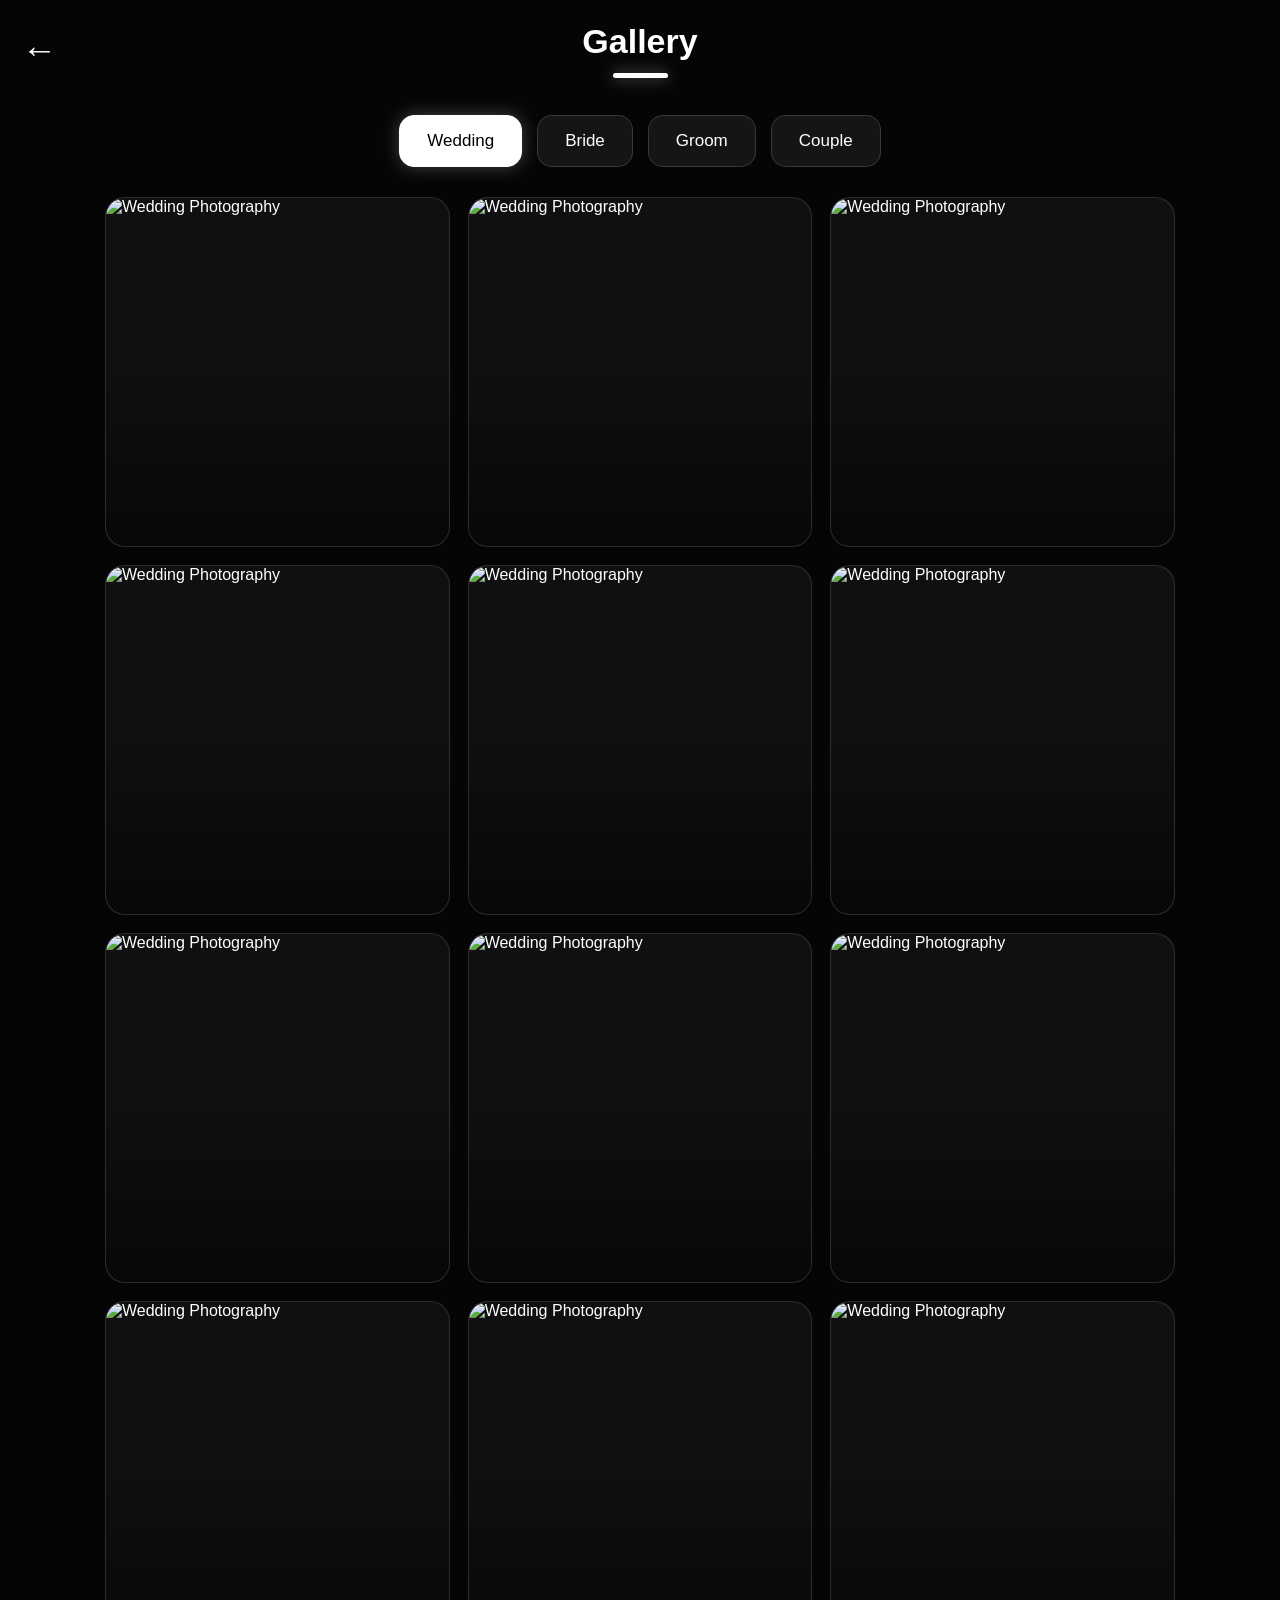
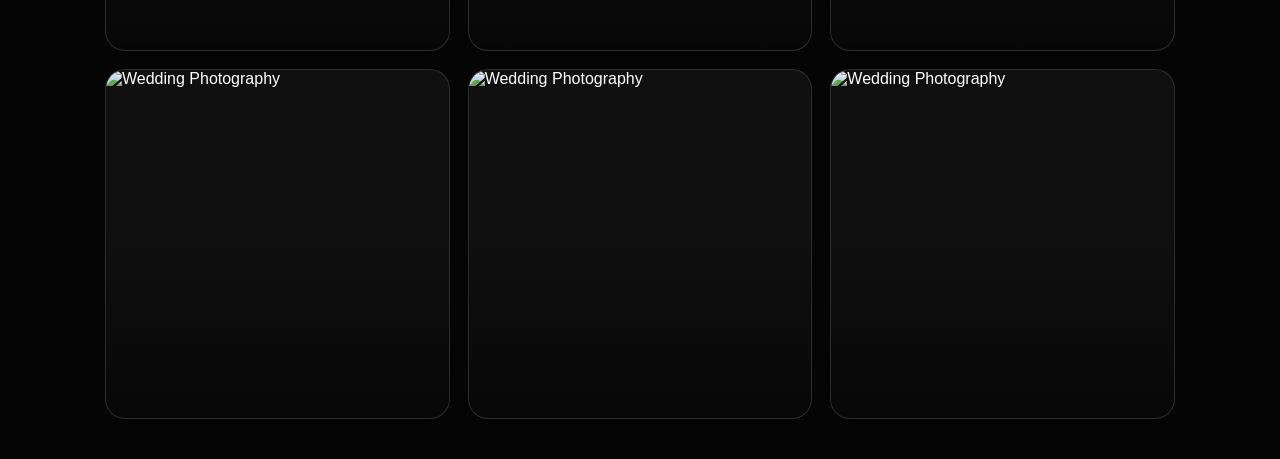
==== view.html @ 452fc878 "Add files via upload" ====
<!DOCTYPE html>
<html lang="en">
<head>

<meta charset="UTF-8">
<meta name="viewport" content="width=device-width, initial-scale=1.0">

<title>Gallery | S V CLICKS</title>

<style>

*{
    margin:0;
    padding:0;
    box-sizing:border-box;
    font-family:Arial, sans-serif;
}

body{
    background:#050505;
    color:white;
    min-height:100vh;
}


/* =========================
   HEADER
========================= */

.header{
    height:100px;
    display:flex;
    align-items:center;
    justify-content:center;
    position:relative;
}

.back{
    position:absolute;
    left:22px;
    top:30px;
    font-size:35px;
    color:white;
    text-decoration:none;
    transition:.3s;
}

.back:hover{
    color:#aaa;
    transform:translateX(-5px);
}

.title{
    text-align:center;
    font-size:34px;
    font-weight:bold;
    color:white;
}

.underline{
    width:55px;
    height:5px;
    background:white;
    border-radius:10px;
    margin:12px auto 0;
    box-shadow:0 0 15px rgba(255,255,255,.45);
}


/* =========================
   CATEGORIES
========================= */

.categories{
    display:flex;
    gap:15px;
    overflow-x:auto;
    padding:15px 20px 25px;
    scrollbar-width:none;
}

.categories::-webkit-scrollbar{
    display:none;
}

.filter{
    border:none;
    outline:none;
    background:#151515;
    color:white;
    padding:15px 27px;
    border-radius:15px;
    font-size:17px;
    white-space:nowrap;
    cursor:pointer;
    transition:.3s;
    border:1px solid rgba(255,255,255,.15);
}

.filter:hover{
    border-color:white;
    background:#222;
    transform:translateY(-3px);
}

.filter.active{
    background:white;
    color:black;
    border-color:white;
    box-shadow:0 0 18px rgba(255,255,255,.25);
}


/* =========================
   GALLERY
========================= */

.gallery{
    display:grid;
    grid-template-columns:repeat(2,1fr);
    gap:12px;
    padding:5px 15px 40px;
}


/* PHOTO CARD */

.photo{
    position:relative;
    height:280px;
    overflow:hidden;
    border-radius:20px;
    background:#101010;
    border:1px solid rgba(255,255,255,.12);
    cursor:pointer;
    transition:.4s;
}

.photo:hover{
    transform:translateY(-7px);
    border-color:white;
    box-shadow:0 10px 30px rgba(255,255,255,.12);
}


/* IMAGE */

.photo img{
    width:100%;
    height:100%;
    object-fit:cover;
    display:block;
    transition:.6s;
}

.photo:hover img{
    transform:scale(1.08);
    filter:brightness(1.08);
}


/* DARK GRADIENT */

.photo::after{
    content:"";
    position:absolute;
    inset:0;
    background:
        linear-gradient(
            to top,
            rgba(0,0,0,.55),
            transparent 55%
        );
    pointer-events:none;
}


/* =========================
   LIGHTBOX
========================= */

.lightbox{
    position:fixed;
    inset:0;
    background:rgba(0,0,0,.95);
    display:none;
    align-items:center;
    justify-content:center;
    z-index:1000;
    padding:20px;
}

.lightbox.show{
    display:flex;
}


/* BIG IMAGE */

.lightbox img{
    max-width:95%;
    max-height:85vh;
    border-radius:15px;
    border:1px solid rgba(255,255,255,.3);
    box-shadow:0 0 35px rgba(255,255,255,.15);
}


/* CLOSE */

.close{
    position:absolute;
    right:25px;
    top:18px;
    font-size:40px;
    color:white;
    cursor:pointer;
    transition:.3s;
    z-index:1001;
}

.close:hover{
    transform:rotate(90deg);
    color:#aaa;
}


/* =========================
   DESKTOP
========================= */

@media(min-width:768px){

    .gallery{
        grid-template-columns:repeat(3,1fr);
        max-width:1100px;
        margin:auto;
        gap:18px;
    }

    .photo{
        height:350px;
    }

    .categories{
        justify-content:center;
        overflow:visible;
    }

}


/* =========================
   SMALL PHONES
========================= */

@media(max-width:400px){

    .title{
        font-size:29px;
    }

    .filter{
        padding:13px 21px;
        font-size:15px;
    }

    .photo{
        height:220px;
        border-radius:15px;
    }

    .gallery{
        gap:9px;
        padding:5px 10px 30px;
    }

}

</style>

</head>


<body>


<!-- =========================
     HEADER
========================= -->

<header class="header">

    <a href="index.html" class="back">
        ←
    </a>

    <div>

        <div class="title">
            Gallery
        </div>

        <div class="underline"></div>

    </div>

</header>



<!-- =========================
     CATEGORIES
     ALL OPTION REMOVED
========================= -->

<div class="categories">

    <button
        class="filter active"
        data-filter="wedding">

        Wedding

    </button>


    <button
        class="filter"
        data-filter="bride">

        Bride

    </button>


    <button
        class="filter"
        data-filter="groom">

        Groom

    </button>


    <button
        class="filter"
        data-filter="couple">

        Couple

    </button>

</div>



<!-- =========================
     GALLERY
========================= -->

<div class="gallery">


    <!-- =========================
         WEDDING - 15 IMAGES
    ========================= -->

    <div class="photo" data-category="wedding">
        <img src="w/01.jpg" alt="Wedding Photography" loading="lazy">
    </div>

    <div class="photo" data-category="wedding">
        <img src="w/02.jpg" alt="Wedding Photography" loading="lazy">
    </div>

    <div class="photo" data-category="wedding">
        <img src="w/03.jpg" alt="Wedding Photography" loading="lazy">
    </div>

    <div class="photo" data-category="wedding">
        <img src="w/04.jpg" alt="Wedding Photography" loading="lazy">
    </div>

    <div class="photo" data-category="wedding">
        <img src="w/05.jpg" alt="Wedding Photography" loading="lazy">
    </div>

    <div class="photo" data-category="wedding">
        <img src="w/06.jpg" alt="Wedding Photography" loading="lazy">
    </div>

    <div class="photo" data-category="wedding">
        <img src="w/07.jpg" alt="Wedding Photography" loading="lazy">
    </div>

    <div class="photo" data-category="wedding">
        <img src="w/08.jpg" alt="Wedding Photography" loading="lazy">
    </div>

    <div class="photo" data-category="wedding">
        <img src="w/09.jpg" alt="Wedding Photography" loading="lazy">
    </div>

    <div class="photo" data-category="wedding">
        <img src="w/10.jpg" alt="Wedding Photography" loading="lazy">
    </div>

    <div class="photo" data-category="wedding">
        <img src="w/11.jpg" alt="Wedding Photography" loading="lazy">
    </div>

    <div class="photo" data-category="wedding">
        <img src="w/12.jpg" alt="Wedding Photography" loading="lazy">
    </div>

    <div class="photo" data-category="wedding">
        <img src="w/13.jpg" alt="Wedding Photography" loading="lazy">
    </div>

    <div class="photo" data-category="wedding">
        <img src="w/14.jpg" alt="Wedding Photography" loading="lazy">
    </div>

    <div class="photo" data-category="wedding">
        <img src="w/15.jpg" alt="Wedding Photography" loading="lazy">
    </div>



    <!-- =========================
         BRIDE - 31 IMAGES
    ========================= -->

    <div class="photo" data-category="bride">
        <img src="b/01.jpg" alt="Bride Photography" loading="lazy">
    </div>

    <div class="photo" data-category="bride">
        <img src="b/02.jpg" alt="Bride Photography" loading="lazy">
    </div>

    <div class="photo" data-category="bride">
        <img src="b/03.jpg" alt="Bride Photography" loading="lazy">
    </div>

    <div class="photo" data-category="bride">
        <img src="b/04.jpg" alt="Bride Photography" loading="lazy">
    </div>

    <div class="photo" data-category="bride">
        <img src="b/05.jpg" alt="Bride Photography" loading="lazy">
    </div>

    <div class="photo" data-category="bride">
        <img src="b/06.jpg" alt="Bride Photography" loading="lazy">
    </div>

    <div class="photo" data-category="bride">
        <img src="b/07.jpg" alt="Bride Photography" loading="lazy">
    </div>

    <div class="photo" data-category="bride">
        <img src="b/08.jpg" alt="Bride Photography" loading="lazy">
    </div>

    <div class="photo" data-category="bride">
        <img src="b/09.jpg" alt="Bride Photography" loading="lazy">
    </div>

    <div class="photo" data-category="bride">
        <img src="b/10.jpg" alt="Bride Photography" loading="lazy">
    </div>

    <div class="photo" data-category="bride">
        <img src="b/11.jpg" alt="Bride Photography" loading="lazy">
    </div>

    <div class="photo" data-category="bride">
        <img src="b/12.jpg" alt="Bride Photography" loading="lazy">
    </div>

    <div class="photo" data-category="bride">
        <img src="b/13.jpg" alt="Bride Photography" loading="lazy">
    </div>

    <div class="photo" data-category="bride">
        <img src="b/14.jpg" alt="Bride Photography" loading="lazy">
    </div>

    <div class="photo" data-category="bride">
        <img src="b/15.jpg" alt="Bride Photography" loading="lazy">
    </div>

    <div class="photo" data-category="bride">
        <img src="b/16.jpg" alt="Bride Photography" loading="lazy">
    </div>

    <div class="photo" data-category="bride">
        <img src="b/17.jpg" alt="Bride Photography" loading="lazy">
    </div>

    <div class="photo" data-category="bride">
        <img src="b/18.jpg" alt="Bride Photography" loading="lazy">
    </div>

    <div class="photo" data-category="bride">
        <img src="b/19.jpg" alt="Bride Photography" loading="lazy">
    </div>

    <div class="photo" data-category="bride">
        <img src="b/20.jpg" alt="Bride Photography" loading="lazy">
    </div>

    <div class="photo" data-category="bride">
        <img src="b/21.jpg" alt="Bride Photography" loading="lazy">
    </div>

    <div class="photo" data-category="bride">
        <img src="b/22.jpg" alt="Bride Photography" loading="lazy">
    </div>

    <div class="photo" data-category="bride">
        <img src="b/23.jpg" alt="Bride Photography" loading="lazy">
    </div>

    <div class="photo" data-category="bride">
        <img src="b/24.jpg" alt="Bride Photography" loading="lazy">
    </div>

    <div class="photo" data-category="bride">
        <img src="b/25.jpg" alt="Bride Photography" loading="lazy">
    </div>

    <div class="photo" data-category="bride">
        <img src="b/26.jpg" alt="Bride Photography" loading="lazy">
    </div>

    <div class="photo" data-category="bride">
        <img src="b/27.jpg" alt="Bride Photography" loading="lazy">
    </div>

    <div class="photo" data-category="bride">
        <img src="b/28.jpg" alt="Bride Photography" loading="lazy">
    </div>

    <div class="photo" data-category="bride">
        <img src="b/29.jpg" alt="Bride Photography" loading="lazy">
    </div>

    <div class="photo" data-category="bride">
        <img src="b/30.jpg" alt="Bride Photography" loading="lazy">
    </div>

    <div class="photo" data-category="bride">
        <img src="b/31.jpg" alt="Bride Photography" loading="lazy">
    </div>



    <!-- =========================
         GROOM - 12 IMAGES
    ========================= -->

    <div class="photo" data-category="groom">
        <img src="g/01.jpg" alt="Groom Photography" loading="lazy">
    </div>

    <div class="photo" data-category="groom">
        <img src="g/02.jpg" alt="Groom Photography" loading="lazy">
    </div>

    <div class="photo" data-category="groom">
        <img src="g/03.jpg" alt="Groom Photography" loading="lazy">
    </div>

    <div class="photo" data-category="groom">
        <img src="g/04.jpg" alt="Groom Photography" loading="lazy">
    </div>

    <div class="photo" data-category="groom">
        <img src="g/05.jpg" alt="Groom Photography" loading="lazy">
    </div>

    <div class="photo" data-category="groom">
        <img src="g/06.jpg" alt="Groom Photography" loading="lazy">
    </div>

    <div class="photo" data-category="groom">
        <img src="g/07.jpg" alt="Groom Photography" loading="lazy">
    </div>

    <div class="photo" data-category="groom">
        <img src="g/08.jpg" alt="Groom Photography" loading="lazy">
    </div>

    <div class="photo" data-category="groom">
        <img src="g/09.jpg" alt="Groom Photography" loading="lazy">
    </div>

    <div class="photo" data-category="groom">
        <img src="g/10.jpg" alt="Groom Photography" loading="lazy">
    </div>

    <div class="photo" data-category="groom">
        <img src="g/11.jpg" alt="Groom Photography" loading="lazy">
    </div>

    <div class="photo" data-category="groom">
        <img src="g/12.jpg" alt="Groom Photography" loading="lazy">
    </div>



    <!-- =========================
         COUPLE - 23 IMAGES
    ========================= -->

    <div class="photo" data-category="couple">
        <img src="c/01.jpg" alt="Couple Photography" loading="lazy">
    </div>

    <div class="photo" data-category="couple">
        <img src="c/02.jpg" alt="Couple Photography" loading="lazy">
    </div>

    <div class="photo" data-category="couple">
        <img src="c/03.jpg" alt="Couple Photography" loading="lazy">
    </div>

    <div class="photo" data-category="couple">
        <img src="c/04.jpg" alt="Couple Photography" loading="lazy">
    </div>

    <div class="photo" data-category="couple">
        <img src="c/05.jpg" alt="Couple Photography" loading="lazy">
    </div>

    <div class="photo" data-category="couple">
        <img src="c/06.jpg" alt="Couple Photography" loading="lazy">
    </div>

    <div class="photo" data-category="couple">
        <img src="c/07.jpg" alt="Couple Photography" loading="lazy">
    </div>

    <div class="photo" data-category="couple">
        <img src="c/08.jpg" alt="Couple Photography" loading="lazy">
    </div>

    <div class="photo" data-category="couple">
        <img src="c/09.jpg" alt="Couple Photography" loading="lazy">
    </div>

    <div class="photo" data-category="couple">
        <img src="c/10.jpg" alt="Couple Photography" loading="lazy">
    </div>

    <div class="photo" data-category="couple">
        <img src="c/11.jpg" alt="Couple Photography" loading="lazy">
    </div>

    <div class="photo" data-category="couple">
        <img src="c/12.jpg" alt="Couple Photography" loading="lazy">
    </div>

    <div class="photo" data-category="couple">
        <img src="c/13.jpg" alt="Couple Photography" loading="lazy">
    </div>

    <div class="photo" data-category="couple">
        <img src="c/14.jpg" alt="Couple Photography" loading="lazy">
    </div>

    <div class="photo" data-category="couple">
        <img src="c/15.jpg" alt="Couple Photography" loading="lazy">
    </div>

    <div class="photo" data-category="couple">
        <img src="c/16.jpg" alt="Couple Photography" loading="lazy">
    </div>

    <div class="photo" data-category="couple">
        <img src="c/17.jpg" alt="Couple Photography" loading="lazy">
    </div>

    <div class="photo" data-category="couple">
        <img src="c/18.jpg" alt="Couple Photography" loading="lazy">
    </div>

    <div class="photo" data-category="couple">
        <img src="c/19.jpg" alt="Couple Photography" loading="lazy">
    </div>

    <div class="photo" data-category="couple">
        <img src="c/20.jpg" alt="Couple Photography" loading="lazy">
    </div>

    <div class="photo" data-category="couple">
        <img src="c/21.jpg" alt="Couple Photography" loading="lazy">
    </div>

    <div class="photo" data-category="couple">
        <img src="c/22.jpg" alt="Couple Photography" loading="lazy">
    </div>

    <div class="photo" data-category="couple">
        <img src="c/23.jpg" alt="Couple Photography" loading="lazy">
    </div>

</div>



<!-- =========================
     LIGHTBOX
========================= -->

<div class="lightbox" id="lightbox">

    <span class="close" id="close">
        ×
    </span>

    <img
        id="lightboxImg"
        src=""
        alt="Gallery Image">

</div>



<script>

/* =========================
   FILTER
========================= */

const filters = document.querySelectorAll(".filter");
const photos = document.querySelectorAll(".photo");


/*
   PAGE LOAD PAR WEDDING
   J BATAVVU
*/

function showCategory(category){

    photos.forEach(photo => {

        if(photo.dataset.category === category){

            photo.style.display = "block";

        }else{

            photo.style.display = "none";

        }

    });

}


/*
   DEFAULT CATEGORY
   WEDDING
*/

showCategory("wedding");


/*
   FILTER BUTTON CLICK
*/

filters.forEach(button => {

    button.addEventListener("click", () => {

        filters.forEach(btn => {
            btn.classList.remove("active");
        });

        button.classList.add("active");

        const filter = button.dataset.filter;

        showCategory(filter);

    });

});



/* =========================
   LIGHTBOX
========================= */

const lightbox =
document.getElementById("lightbox");

const lightboxImg =
document.getElementById("lightboxImg");

const close =
document.getElementById("close");


/*
   OPEN LIGHTBOX
*/

photos.forEach(photo => {

    photo.addEventListener("click", () => {

        const img =
        photo.querySelector("img");

        lightboxImg.src = img.src;

        lightbox.classList.add("show");

        document.body.style.overflow = "hidden";

    });

});


/*
   CLOSE BUTTON
*/

close.addEventListener("click", () => {

    lightbox.classList.remove("show");

    lightboxImg.src = "";

    document.body.style.overflow = "";

});


/*
   CLICK OUTSIDE
*/

lightbox.addEventListener("click", (e) => {

    if(e.target === lightbox){

        lightbox.classList.remove("show");

        lightboxImg.src = "";

        document.body.style.overflow = "";

    }

});


/*
   ESC KEY
*/

document.addEventListener("keydown", (e) => {

    if(e.key === "Escape"){

        lightbox.classList.remove("show");

        lightboxImg.src = "";

        document.body.style.overflow = "";

    }

});

</script>


</body>
</html>
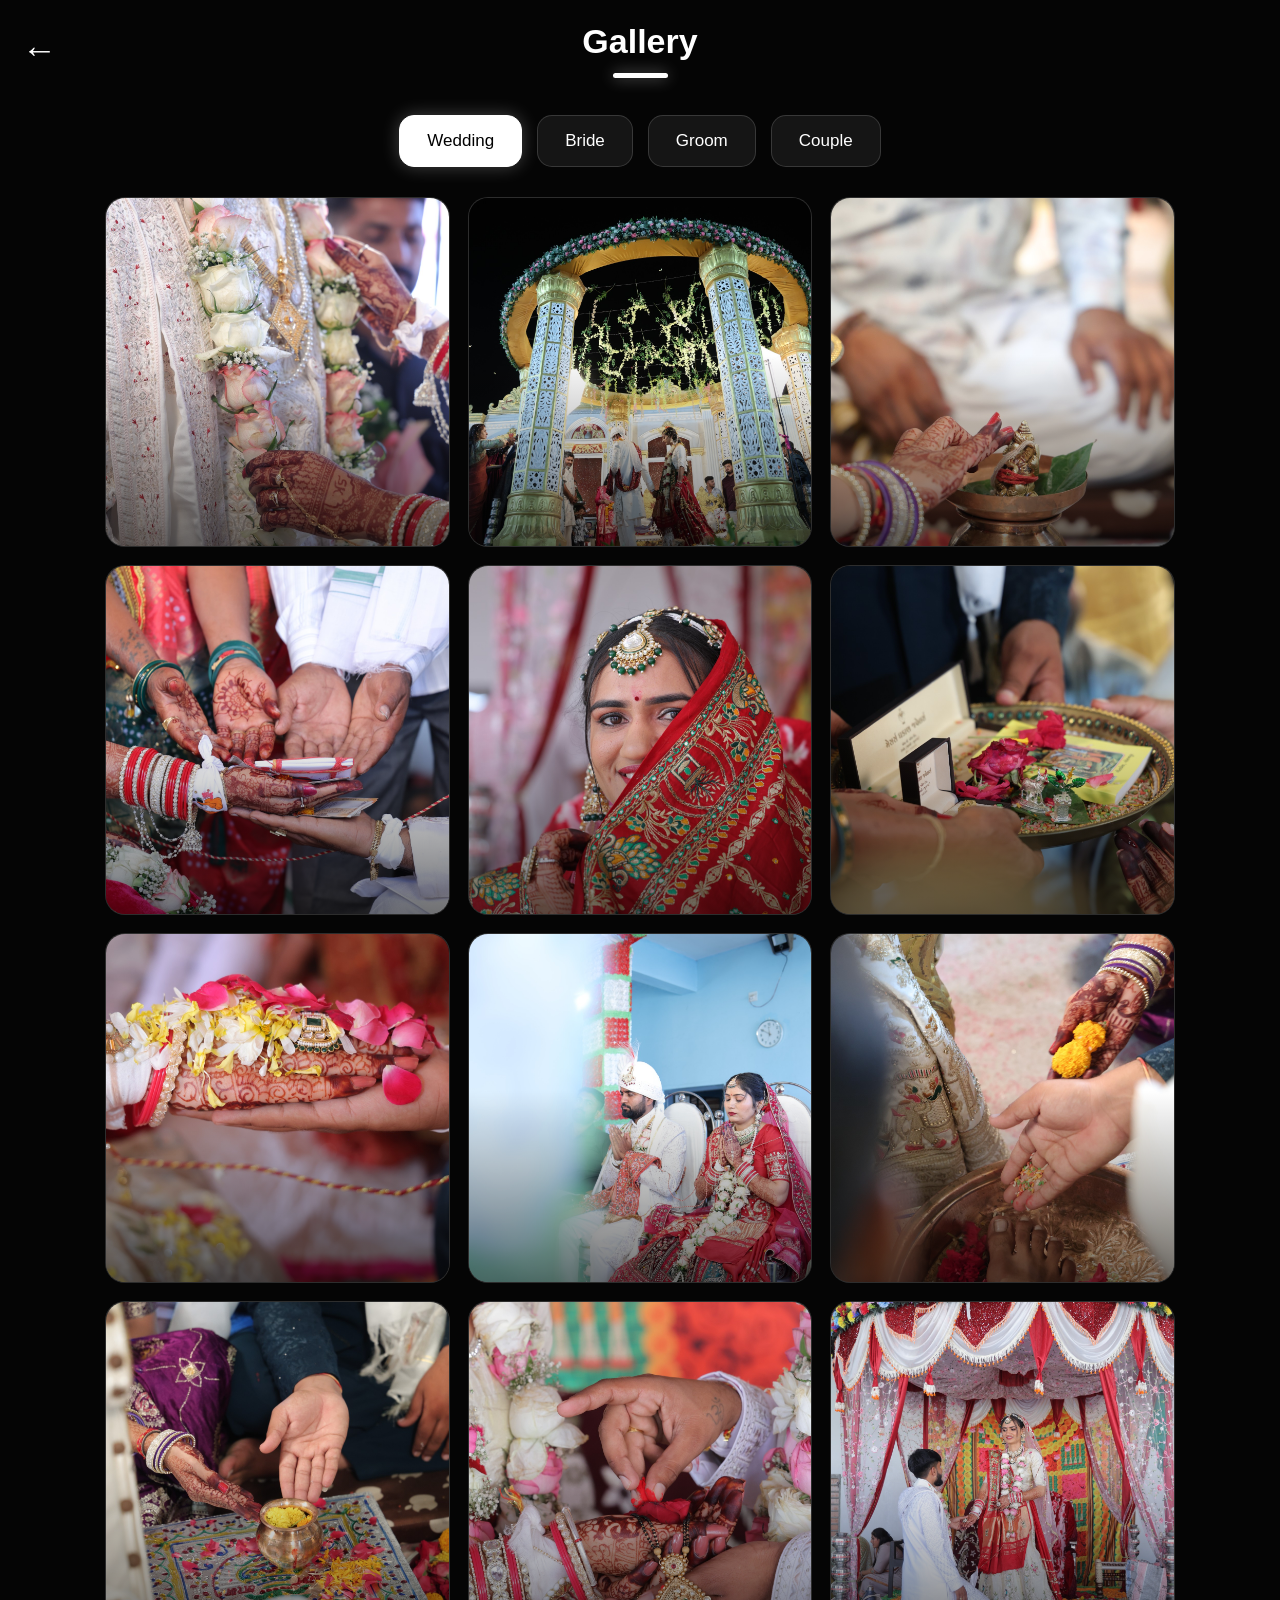
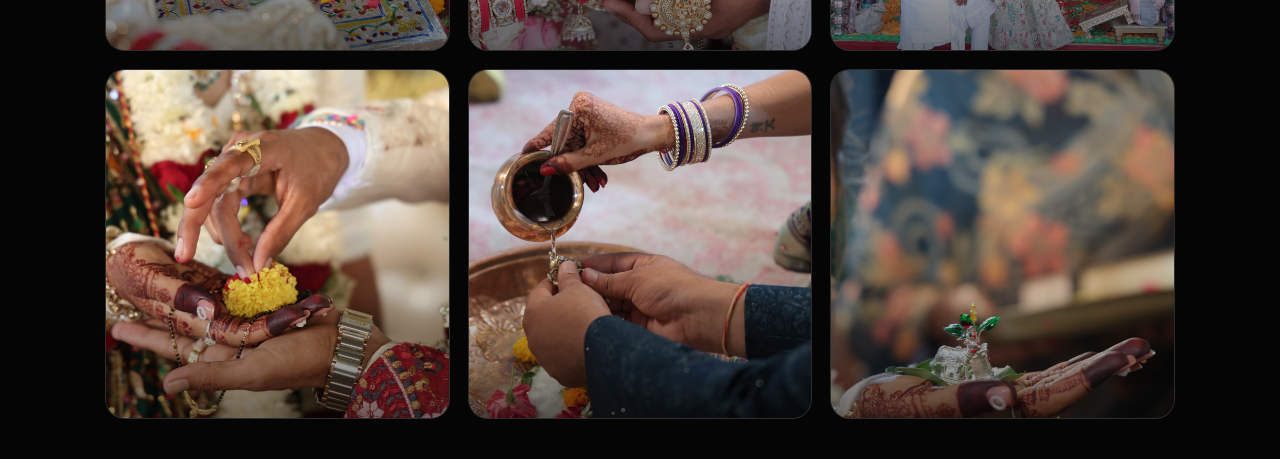
==== commit 9eecf70f: "Update view.html" ====
--- a/view.html
+++ b/view.html
@@ -889,4 +889,4 @@
 
 
 </body>
-</html>+</html>
